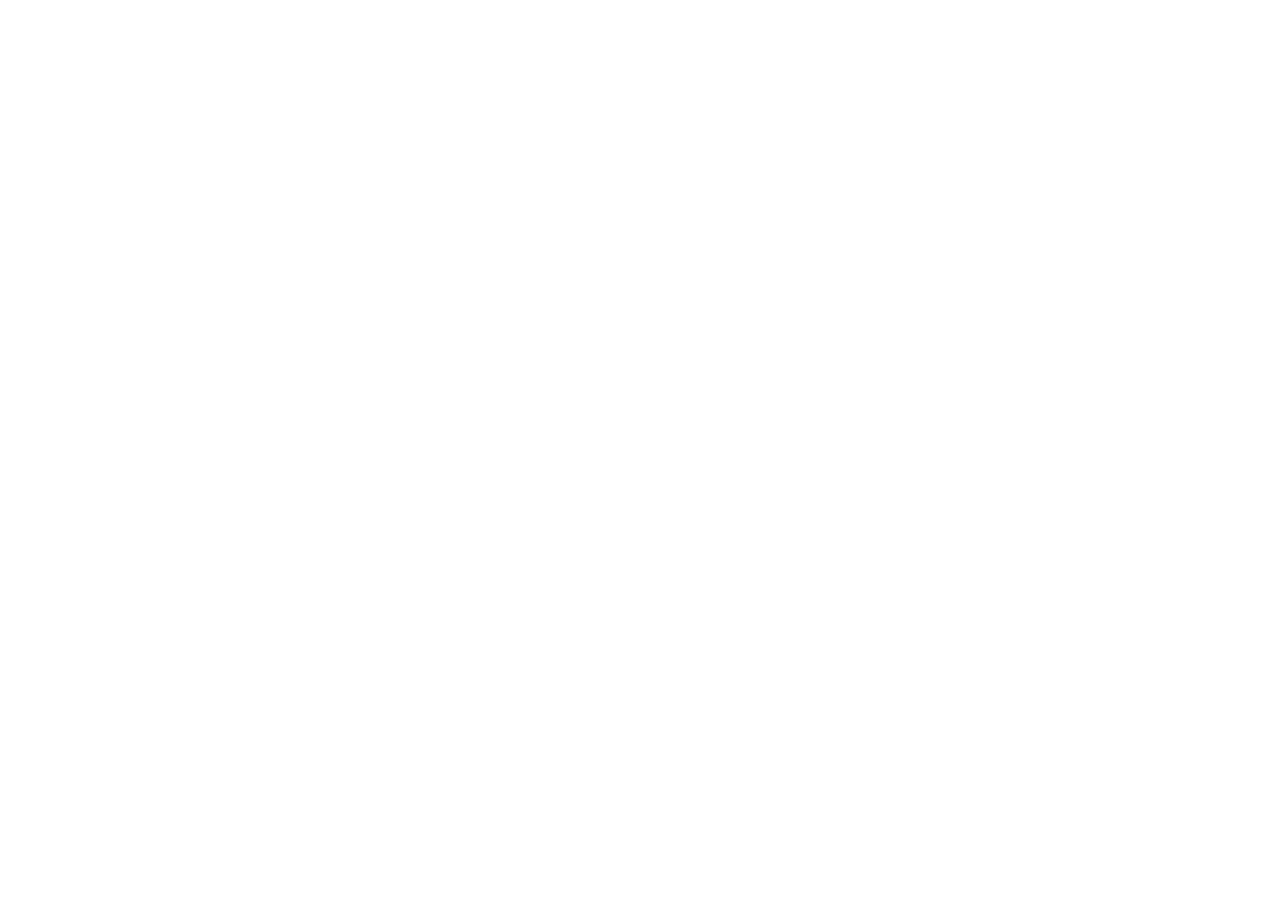
==== index.html @ 1da15f47 "iniciando proyecto" ====
<!DOCTYPE html>
<html lang="en">
<head>
    <meta charset="UTF-8">
    <meta http-equiv="X-UA-Compatible" content="IE=edge">
    <meta name="viewport" content="width=device-width, initial-scale=1.0">
    <title>GuitarLA</title>
    <link rel="stylesheet" href="css/normalize.css">
    <link rel="preconnect" href="https://fonts.googleapis.com">
    <link rel="preconnect" href="https://fonts.gstatic.com" crossorigin>
    <link href="https://fonts.googleapis.com/css2?family=Outfit:wght@400;700;900&display=swap" rel="stylesheet"> 
    <link rel="stylesheet" href="css/app.css">
</head>
<body>

</body>
</html>
---- css/app.css ----
:root {
    --primary: #e99401;
    --negro: #262626;
    --blanco: #FFF;
    --fuente-principal: 'Outfit', sans-serif;
}
html {
    font-size: 62.5%;
    box-sizing: border-box;
}
*, *:before, *:after {
    box-sizing: inherit;
}
body {
    font-size: 2rem;
    font-family: var(--fuente-principal);
    line-height: 1.5;
}
img {
    max-width: 100%;
}
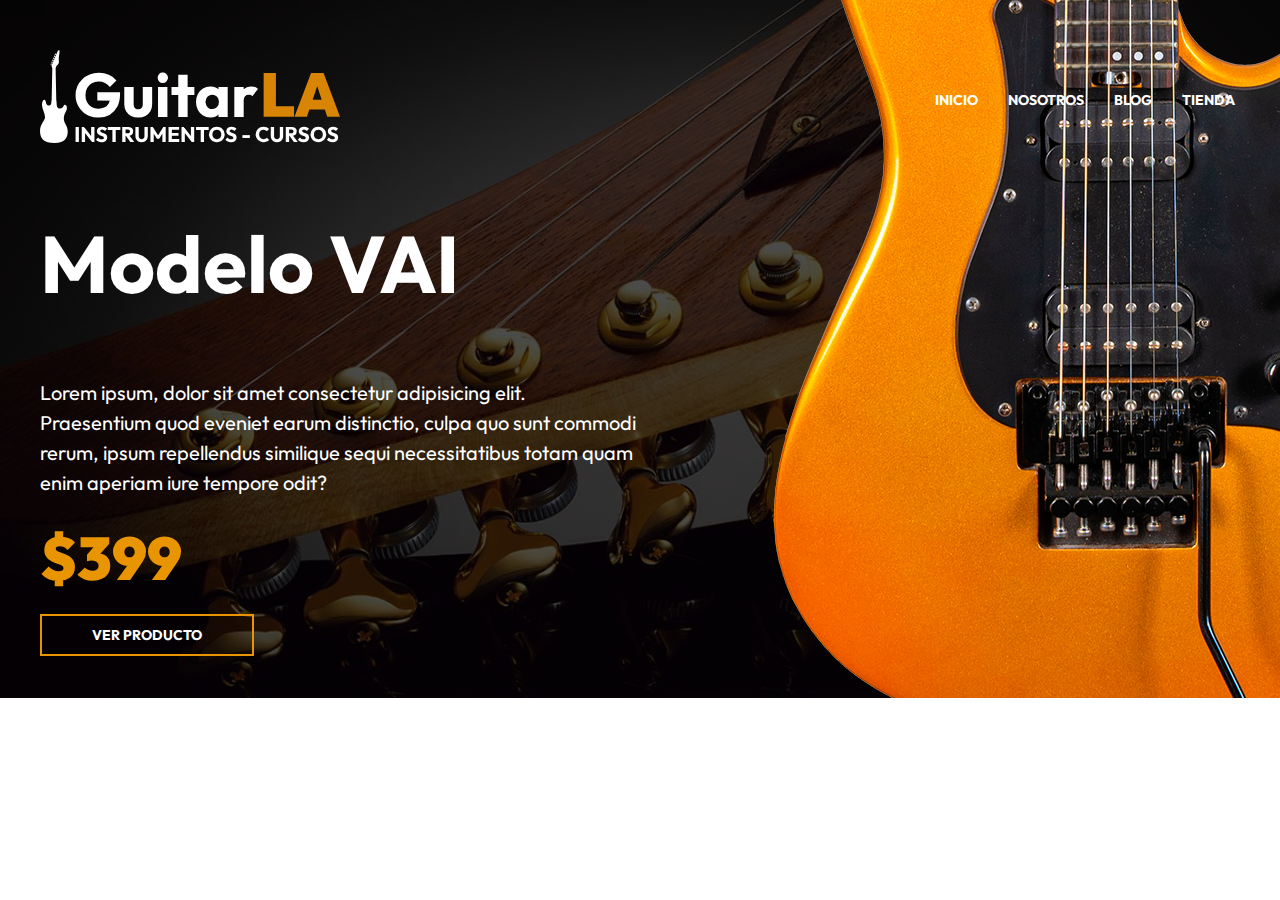
==== commit 02b11c65: "terminando header con animacion" ====
--- a/index.html
+++ b/index.html
@@ -1,17 +1,53 @@
 <!DOCTYPE html>
 <html lang="en">
 <head>
+    <!-- -- META -- -->
     <meta charset="UTF-8">
     <meta http-equiv="X-UA-Compatible" content="IE=edge">
     <meta name="viewport" content="width=device-width, initial-scale=1.0">
+
+    <!-- -- TITULO -- -->
     <title>GuitarLA</title>
+
+    <!-- -- STYLESHEET -- -->
     <link rel="stylesheet" href="css/normalize.css">
+    <link rel="stylesheet" href="css/app.css">
+
+    <!-- -- FONTS -- -->
     <link rel="preconnect" href="https://fonts.googleapis.com">
     <link rel="preconnect" href="https://fonts.gstatic.com" crossorigin>
     <link href="https://fonts.googleapis.com/css2?family=Outfit:wght@400;700;900&display=swap" rel="stylesheet"> 
-    <link rel="stylesheet" href="css/app.css">
+    
 </head>
 <body>
+    <header class="header">
+        <div class="header__contenedor">
+            <div class="header__barra">
+                <a href="/" class="">
+                    <img src="img/logo.svg" alt="imagen logo" class="header__logo">
+                </a>
+
+                <nav class="navegacion">
+                    <a href="index.html" class="navegacion__enlace">Inicio</a>
+                    <a href="nosotros.html" class="navegacion__enlace">Nosotros</a>
+                    <a href="blog.html" class="navegacion__enlace">Blog</a>
+                    <a href="tienda.html" class="navegacion__enlace">Tienda</a>
+                </nav>
+            </div> <!-- .header__barra -->
+
+
+            <div class="modelo">
+                <h1 class="modelo__nombre">Modelo VAI</h1>
+
+                <p class="modelo__descripcion">Lorem ipsum, dolor sit amet consectetur adipisicing elit. Praesentium quod eveniet earum distinctio, culpa quo sunt commodi rerum, ipsum repellendus similique sequi necessitatibus totam quam enim aperiam iure tempore odit?</p>
+
+                <p class="modelo__precio">$399</p>
+                <a href="producto.html" class="modelo__enlace">Ver Producto</a>
+            </div>
+        </div> <!-- .header__contenedor -->
+
+        <img src="img/header_guitarra.png" alt="imagen guitarra" class="header__guitarra">
+    </header>
 
 </body>
 </html>--- a/css/app.css
+++ b/css/app.css
@@ -4,6 +4,7 @@
     --blanco: #FFF;
     --fuente-principal: 'Outfit', sans-serif;
 }
+
 html {
     font-size: 62.5%;
     box-sizing: border-box;
@@ -19,3 +20,142 @@
 img {
     max-width: 100%;
 }
+
+[class$="__contenedor"] {
+    max-width: 120rem;
+    margin: 0 auto;
+    width: 95%;
+}
+
+
+/* -- HEADER -- */
+.header {
+    background-image: linear-gradient(to right, rgb(0 0 0 / .7), rgb(0 0 0 / .7)), url(../img/header.jpg);
+    background-size: cover;
+    background-position: 50%;
+    padding: 5rem 0;
+    position: relative;
+}
+
+.header__guitarra {
+    display: none;
+}
+
+@media (min-width: 992px) {
+    .header__guitarra {
+        display: block;
+        position: absolute;
+        right: 0;
+        bottom: 0;
+
+        animation-name: mostrarImagen;
+        animation-duration: 1s;
+        animation-timing-function: ease-in-out;
+        animation-delay: 0;
+    }
+}
+
+@keyframes mostrarImagen {
+    0% {
+        opacity: 0;
+        transform: translateX(-10rem);
+    }
+
+    50% {
+        opacity: 0;
+    }
+
+    100% {
+        opacity: 1;
+        transform: translateX(0rem);
+    }
+}
+
+.header__barra {
+    display: flex;
+    flex-direction: column;
+    align-items: center;
+}
+
+@media (min-width: 768px) {
+    .header__barra {
+        flex-direction: row;
+        justify-content: space-between;
+    }
+}
+
+.header__logo {
+    width: 30rem;
+}
+
+.navegacion {
+    display: flex;
+    gap: 2rem;
+    margin-top: 5rem;
+    position: relative;
+    z-index: 1;
+}
+
+@media (min-width: 768px) {
+    .navegacion {
+        margin-top: 0;
+    }
+}
+
+.navegacion__enlace {
+    color: var(--blanco);
+    text-decoration: none;
+    text-transform: uppercase;
+    padding: .5rem;
+    font-size: 1.4rem;
+    font-weight: 700;
+    transition: background-color 300ms ;
+}
+
+.navegacion__enlace:hover {
+    background-color: var(--primary);
+}
+
+.modelo {
+    color: var(--blanco);
+    margin-top: 5rem;
+    text-align: center;
+}
+
+@media (min-width: 768px) {
+    .modelo {
+        text-align: left;
+        width: 50%;
+    }
+}
+
+.modelo__nombre {
+    font-size: 8rem;
+}
+
+.modelo__descripcion {
+
+}
+
+.modelo__precio {
+    font-size: 6rem;
+    color: var(--primary);
+    font-weight: 900;
+    line-height: 0;
+}
+
+.modelo__enlace {
+    margin-top: 2rem;
+    text-decoration: none;
+    padding: 1rem 5rem;
+    border: 2px solid var(--primary);
+    color: var(--blanco);
+    text-transform: uppercase;
+    font-weight: 700;
+    font-size: 1.4rem;
+    transition: background-color .3s;
+}
+
+.modelo__enlace:hover {
+    background-color: var(--primary);
+}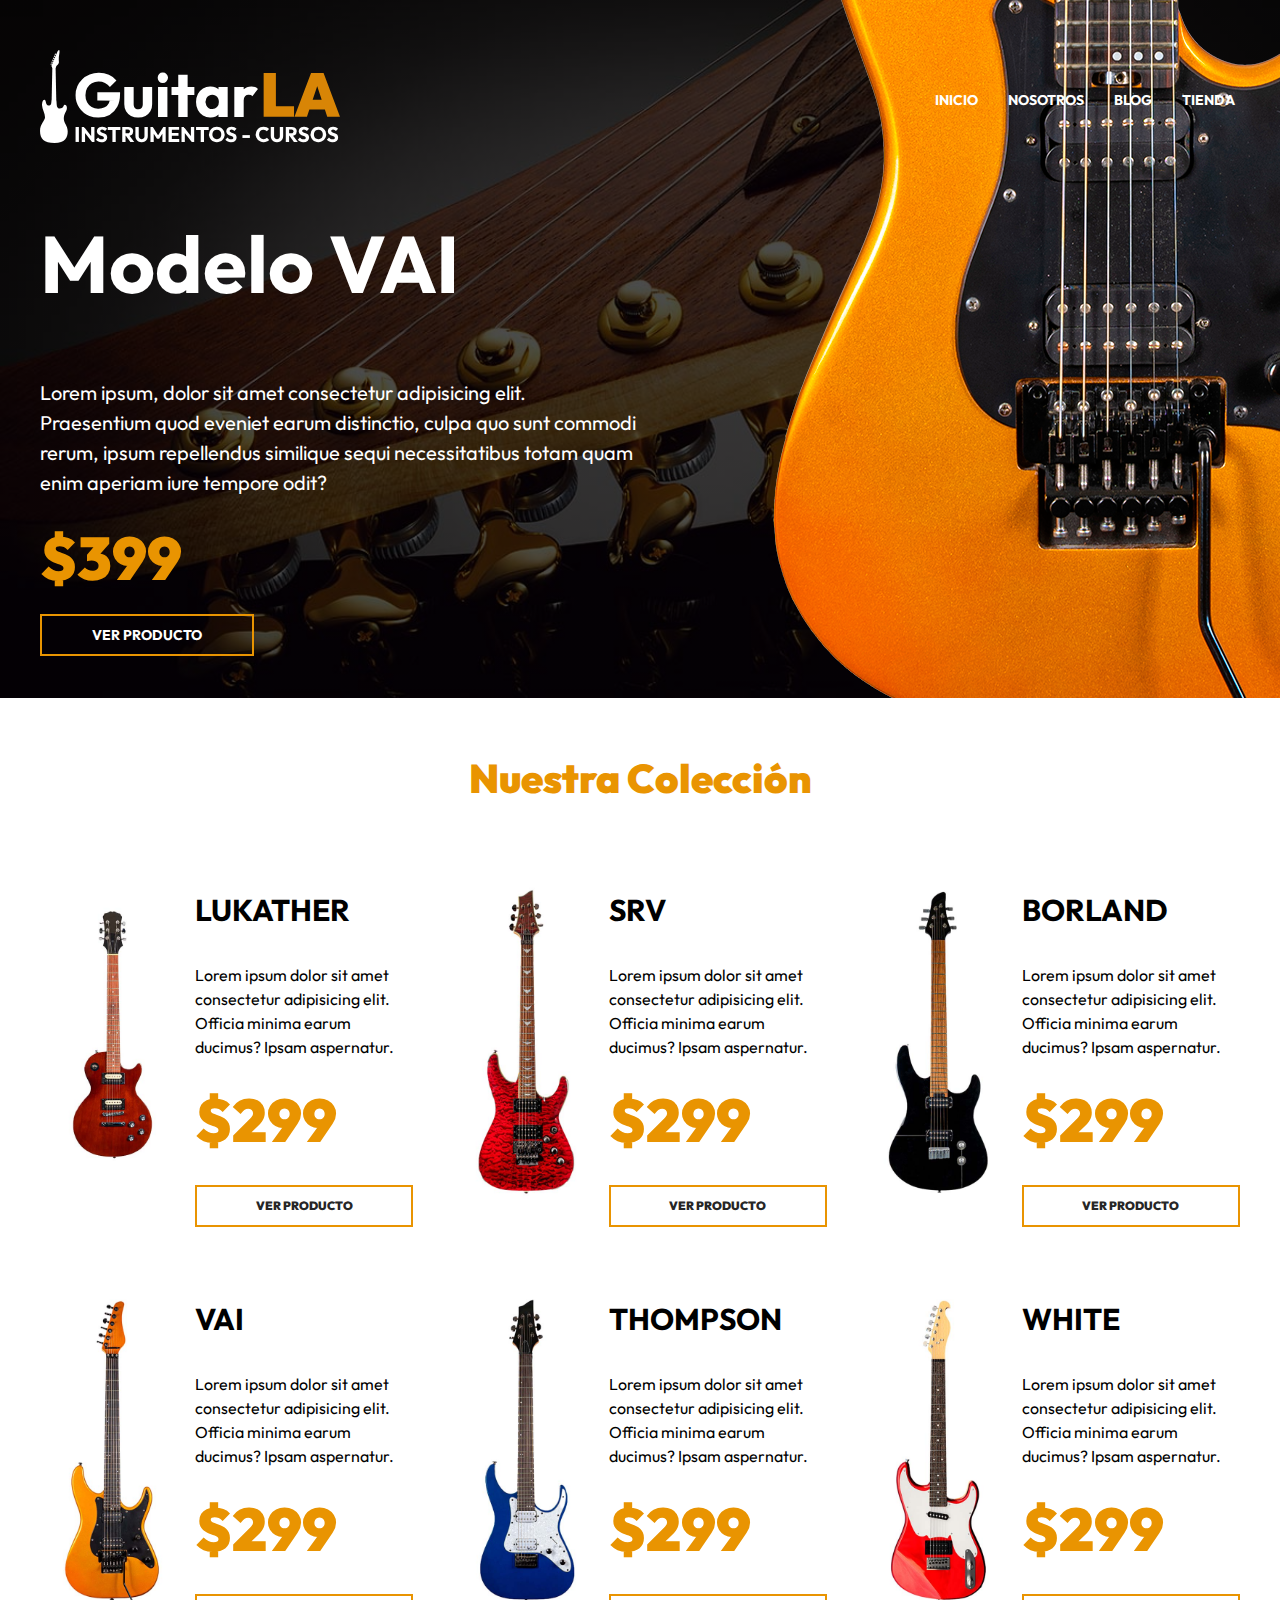
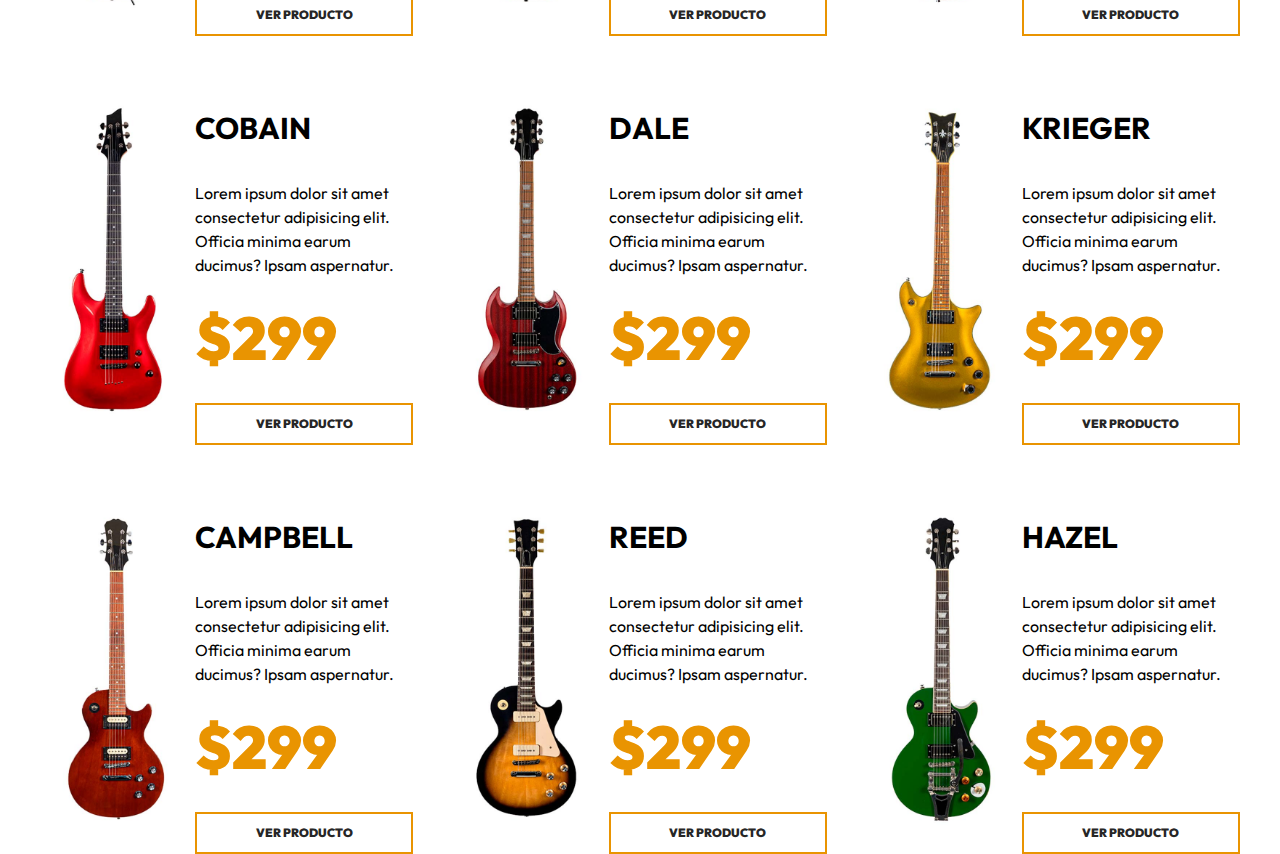
==== commit 059bbce0: "terminando seccion listado productos" ====
--- a/index.html
+++ b/index.html
@@ -49,5 +49,159 @@
         <img src="img/header_guitarra.png" alt="imagen guitarra" class="header__guitarra">
     </header>
 
+
+    <main class="productos productos__contenedor">
+        <h2 class="productos__heading">
+            Nuestra Colección
+        </h2>
+
+        <div class="productos__grid">
+
+            <div class="producto">
+                <img src="./img/guitarra_01.jpg" alt="imagen guitarra" class="producto__imagen">
+
+                <div class="producto__contenido">
+                    <h3 class="producto__nombre">Lukather</h3>
+                    <p class="producto__descripcion">Lorem ipsum dolor sit amet consectetur adipisicing elit. Officia minima earum ducimus? Ipsam aspernatur.</p>
+                    <p class="producto__precio">$299</p>
+                    <a href="producto.html" class="producto__enlace">Ver Producto</a>
+                </div>
+            </div> <!-- -- .producto1 -- -->
+
+
+            <div class="producto">
+                <img src="./img/guitarra_02.jpg" alt="imagen guitarra" class="producto__imagen">
+
+                <div class="producto__contenido">
+                    <h3 class="producto__nombre">SRV</h3>
+                    <p class="producto__descripcion">Lorem ipsum dolor sit amet consectetur adipisicing elit. Officia minima earum ducimus? Ipsam aspernatur.</p>
+                    <p class="producto__precio">$299</p>
+                    <a href="producto.html" class="producto__enlace">Ver Producto</a>
+                </div>
+            </div> <!-- -- .producto2 -- -->
+
+
+            <div class="producto">
+                <img src="./img/guitarra_03.jpg" alt="imagen guitarra" class="producto__imagen">
+
+                <div class="producto__contenido">
+                    <h3 class="producto__nombre">Borland</h3>
+                    <p class="producto__descripcion">Lorem ipsum dolor sit amet consectetur adipisicing elit. Officia minima earum ducimus? Ipsam aspernatur.</p>
+                    <p class="producto__precio">$299</p>
+                    <a href="producto.html" class="producto__enlace">Ver Producto</a>
+                </div>
+            </div> <!-- -- .producto3 -- -->
+
+
+            <div class="producto">
+                <img src="./img/guitarra_04.jpg" alt="imagen guitarra" class="producto__imagen">
+
+                <div class="producto__contenido">
+                    <h3 class="producto__nombre">VAI</h3>
+                    <p class="producto__descripcion">Lorem ipsum dolor sit amet consectetur adipisicing elit. Officia minima earum ducimus? Ipsam aspernatur.</p>
+                    <p class="producto__precio">$299</p>
+                    <a href="producto.html" class="producto__enlace">Ver Producto</a>
+                </div>
+            </div> <!-- -- .producto4 -- -->
+
+
+            <div class="producto">
+                <img src="./img/guitarra_05.jpg" alt="imagen guitarra" class="producto__imagen">
+
+                <div class="producto__contenido">
+                    <h3 class="producto__nombre">Thompson</h3>
+                    <p class="producto__descripcion">Lorem ipsum dolor sit amet consectetur adipisicing elit. Officia minima earum ducimus? Ipsam aspernatur.</p>
+                    <p class="producto__precio">$299</p>
+                    <a href="producto.html" class="producto__enlace">Ver Producto</a>
+                </div>
+            </div> <!-- -- .producto5 -- -->
+
+            
+            <div class="producto">
+                <img src="./img/guitarra_06.jpg" alt="imagen guitarra" class="producto__imagen">
+
+                <div class="producto__contenido">
+                    <h3 class="producto__nombre">White</h3>
+                    <p class="producto__descripcion">Lorem ipsum dolor sit amet consectetur adipisicing elit. Officia minima earum ducimus? Ipsam aspernatur.</p>
+                    <p class="producto__precio">$299</p>
+                    <a href="producto.html" class="producto__enlace">Ver Producto</a>
+                </div>
+            </div> <!-- -- .producto6 -- -->
+
+
+            <div class="producto">
+                <img src="./img/guitarra_07.jpg" alt="imagen guitarra" class="producto__imagen">
+
+                <div class="producto__contenido">
+                    <h3 class="producto__nombre">Cobain</h3>
+                    <p class="producto__descripcion">Lorem ipsum dolor sit amet consectetur adipisicing elit. Officia minima earum ducimus? Ipsam aspernatur.</p>
+                    <p class="producto__precio">$299</p>
+                    <a href="producto.html" class="producto__enlace">Ver Producto</a>
+                </div>
+            </div> <!-- -- .producto7 -- -->
+
+
+            <div class="producto">
+                <img src="./img/guitarra_08.jpg" alt="imagen guitarra" class="producto__imagen">
+
+                <div class="producto__contenido">
+                    <h3 class="producto__nombre">Dale</h3>
+                    <p class="producto__descripcion">Lorem ipsum dolor sit amet consectetur adipisicing elit. Officia minima earum ducimus? Ipsam aspernatur.</p>
+                    <p class="producto__precio">$299</p>
+                    <a href="producto.html" class="producto__enlace">Ver Producto</a>
+                </div>
+            </div> <!-- -- .producto8 -- -->
+
+
+            <div class="producto">
+                <img src="./img/guitarra_09.jpg" alt="imagen guitarra" class="producto__imagen">
+
+                <div class="producto__contenido">
+                    <h3 class="producto__nombre">Krieger</h3>
+                    <p class="producto__descripcion">Lorem ipsum dolor sit amet consectetur adipisicing elit. Officia minima earum ducimus? Ipsam aspernatur.</p>
+                    <p class="producto__precio">$299</p>
+                    <a href="producto.html" class="producto__enlace">Ver Producto</a>
+                </div>
+            </div> <!-- -- .producto9 -- -->
+
+
+            <div class="producto">
+                <img src="./img/guitarra_10.jpg" alt="imagen guitarra" class="producto__imagen">
+
+                <div class="producto__contenido">
+                    <h3 class="producto__nombre">Campbell</h3>
+                    <p class="producto__descripcion">Lorem ipsum dolor sit amet consectetur adipisicing elit. Officia minima earum ducimus? Ipsam aspernatur.</p>
+                    <p class="producto__precio">$299</p>
+                    <a href="producto.html" class="producto__enlace">Ver Producto</a>
+                </div>
+            </div> <!-- -- .producto10 -- -->
+
+
+            <div class="producto">
+                <img src="./img/guitarra_11.jpg" alt="imagen guitarra" class="producto__imagen">
+
+                <div class="producto__contenido">
+                    <h3 class="producto__nombre">Reed</h3>
+                    <p class="producto__descripcion">Lorem ipsum dolor sit amet consectetur adipisicing elit. Officia minima earum ducimus? Ipsam aspernatur.</p>
+                    <p class="producto__precio">$299</p>
+                    <a href="producto.html" class="producto__enlace">Ver Producto</a>
+                </div>
+            </div> <!-- -- .producto11 -- -->
+
+
+            <div class="producto">
+                <img src="./img/guitarra_12.jpg" alt="imagen guitarra" class="producto__imagen">
+
+                <div class="producto__contenido">
+                    <h3 class="producto__nombre">Hazel</h3>
+                    <p class="producto__descripcion">Lorem ipsum dolor sit amet consectetur adipisicing elit. Officia minima earum ducimus? Ipsam aspernatur.</p>
+                    <p class="producto__precio">$299</p>
+                    <a href="producto.html" class="producto__enlace">Ver Producto</a>
+                </div>
+            </div> <!-- -- .producto12 -- -->
+
+        </div> <!-- .grid -->
+    </main>
+
 </body>
 </html>--- a/css/app.css
+++ b/css/app.css
@@ -25,6 +25,14 @@
     max-width: 120rem;
     margin: 0 auto;
     width: 95%;
+}
+
+[class$="__heading"] {
+    font-size: 4rem;
+    text-align: center;
+    font-weight: 900;
+    color: var(--primary);
+    margin: 5rem 0;
 }
 
 
@@ -133,10 +141,6 @@
     font-size: 8rem;
 }
 
-.modelo__descripcion {
-
-}
-
 .modelo__precio {
     font-size: 6rem;
     color: var(--primary);
@@ -158,4 +162,68 @@
 
 .modelo__enlace:hover {
     background-color: var(--primary);
-}+}
+
+/* FINAL HEADER */
+
+
+/* PRODUCTOS */
+
+.productos__grid {
+    display: grid;
+    gap: 4rem;
+}
+
+@media (min-width: 768px) {
+    .productos__grid {
+        grid-template-columns: repeat(2, 1fr);
+    }
+}
+
+@media (min-width: 1200px) {
+    .productos__grid {
+        grid-template-columns: repeat(3, 1fr);
+    }
+}
+
+.producto {
+    display: grid;
+    grid-template-columns: 2fr 3fr;
+    column-gap: 1rem;
+    align-items: center;
+}
+
+.producto__nombre {
+    font-size: 3rem;
+    text-transform: uppercase;
+}
+
+.producto__descripcion {    
+    font-size: 1.6rem;
+}
+
+.producto__precio {
+    color: var(--primary);
+    font-size: 6rem;
+    font-weight: 900;
+    margin: 0;
+}
+
+.producto__enlace {
+    margin-top: 2rem;
+    display: block;
+    text-decoration: none;
+    color: var(--negro);
+    padding: 1rem 5rem;
+    border: 2px solid var(--primary);
+    text-align: center;
+    font-size: 1.2rem;
+    font-weight: 900;
+    text-transform: uppercase;
+    transition: background-color .3s;
+}
+.producto__enlace:hover {
+    background-color: var(--primary);
+    color: var(--blanco);
+}
+
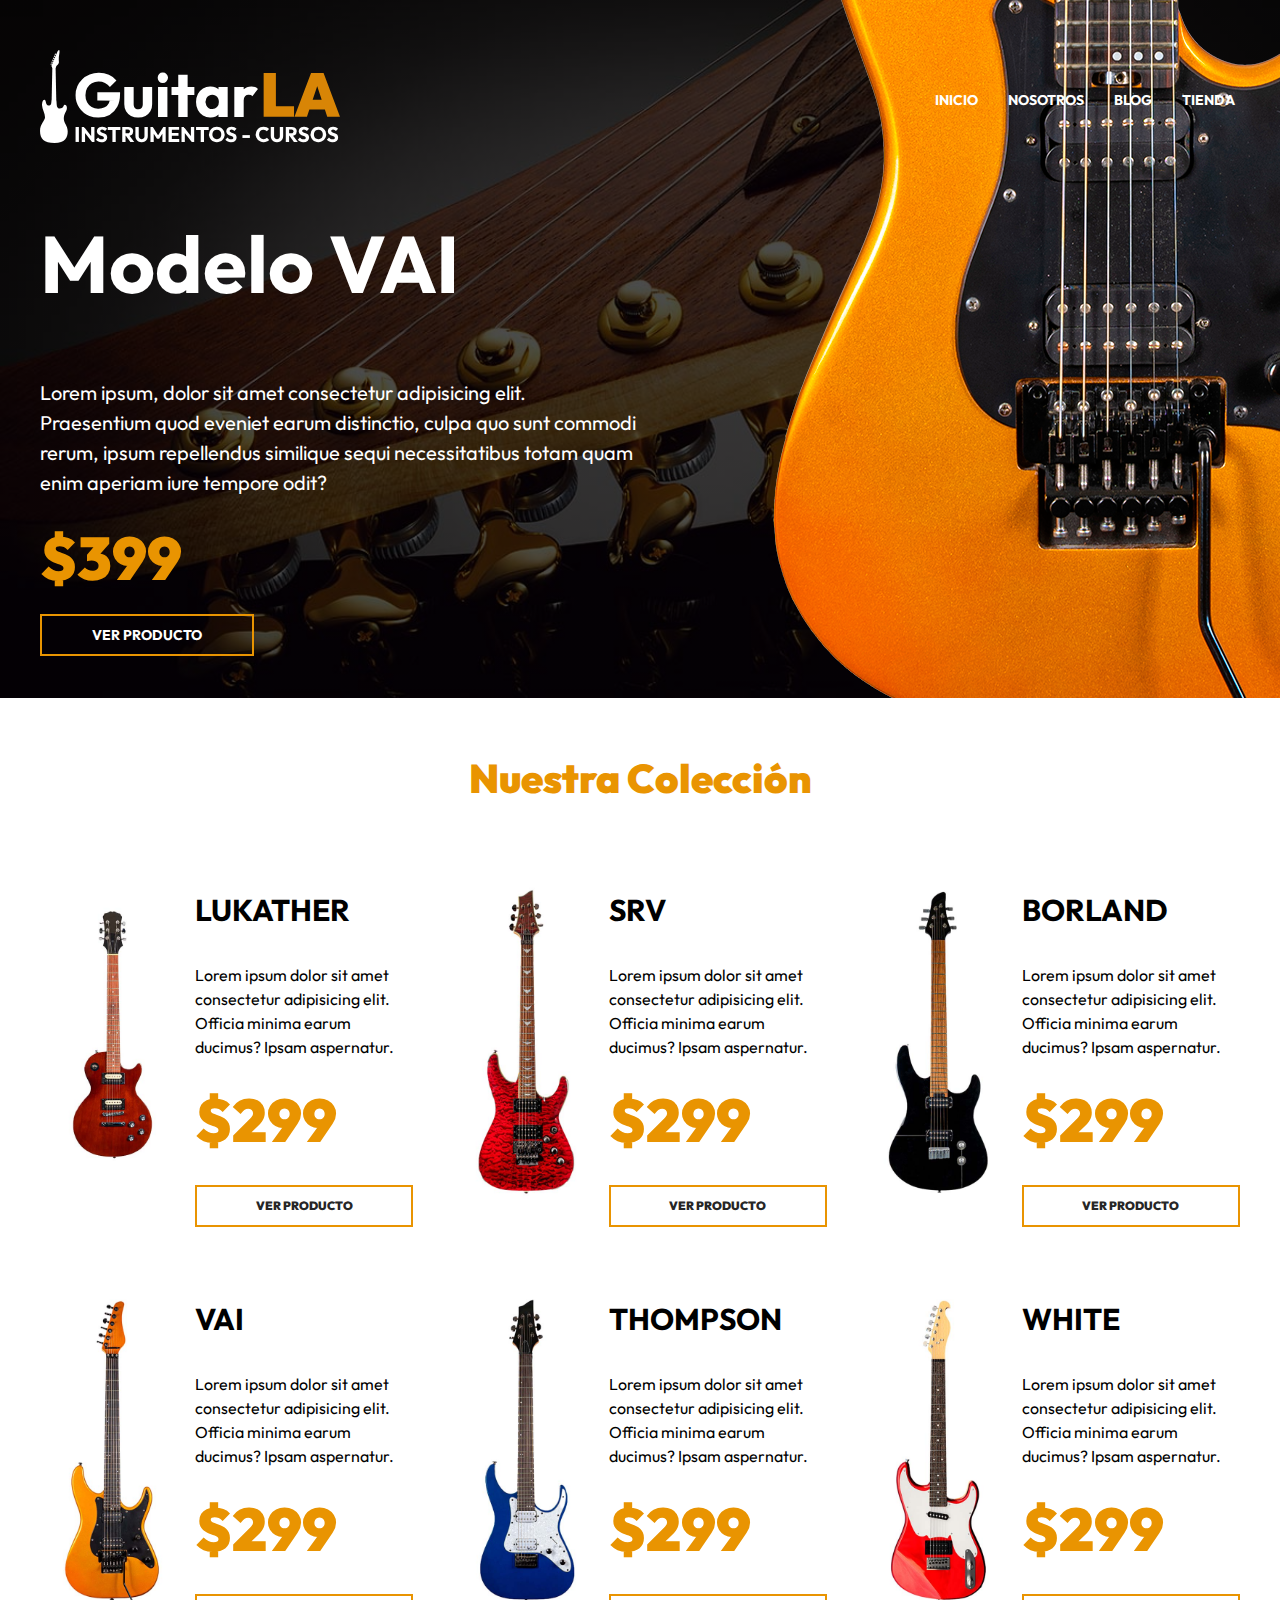
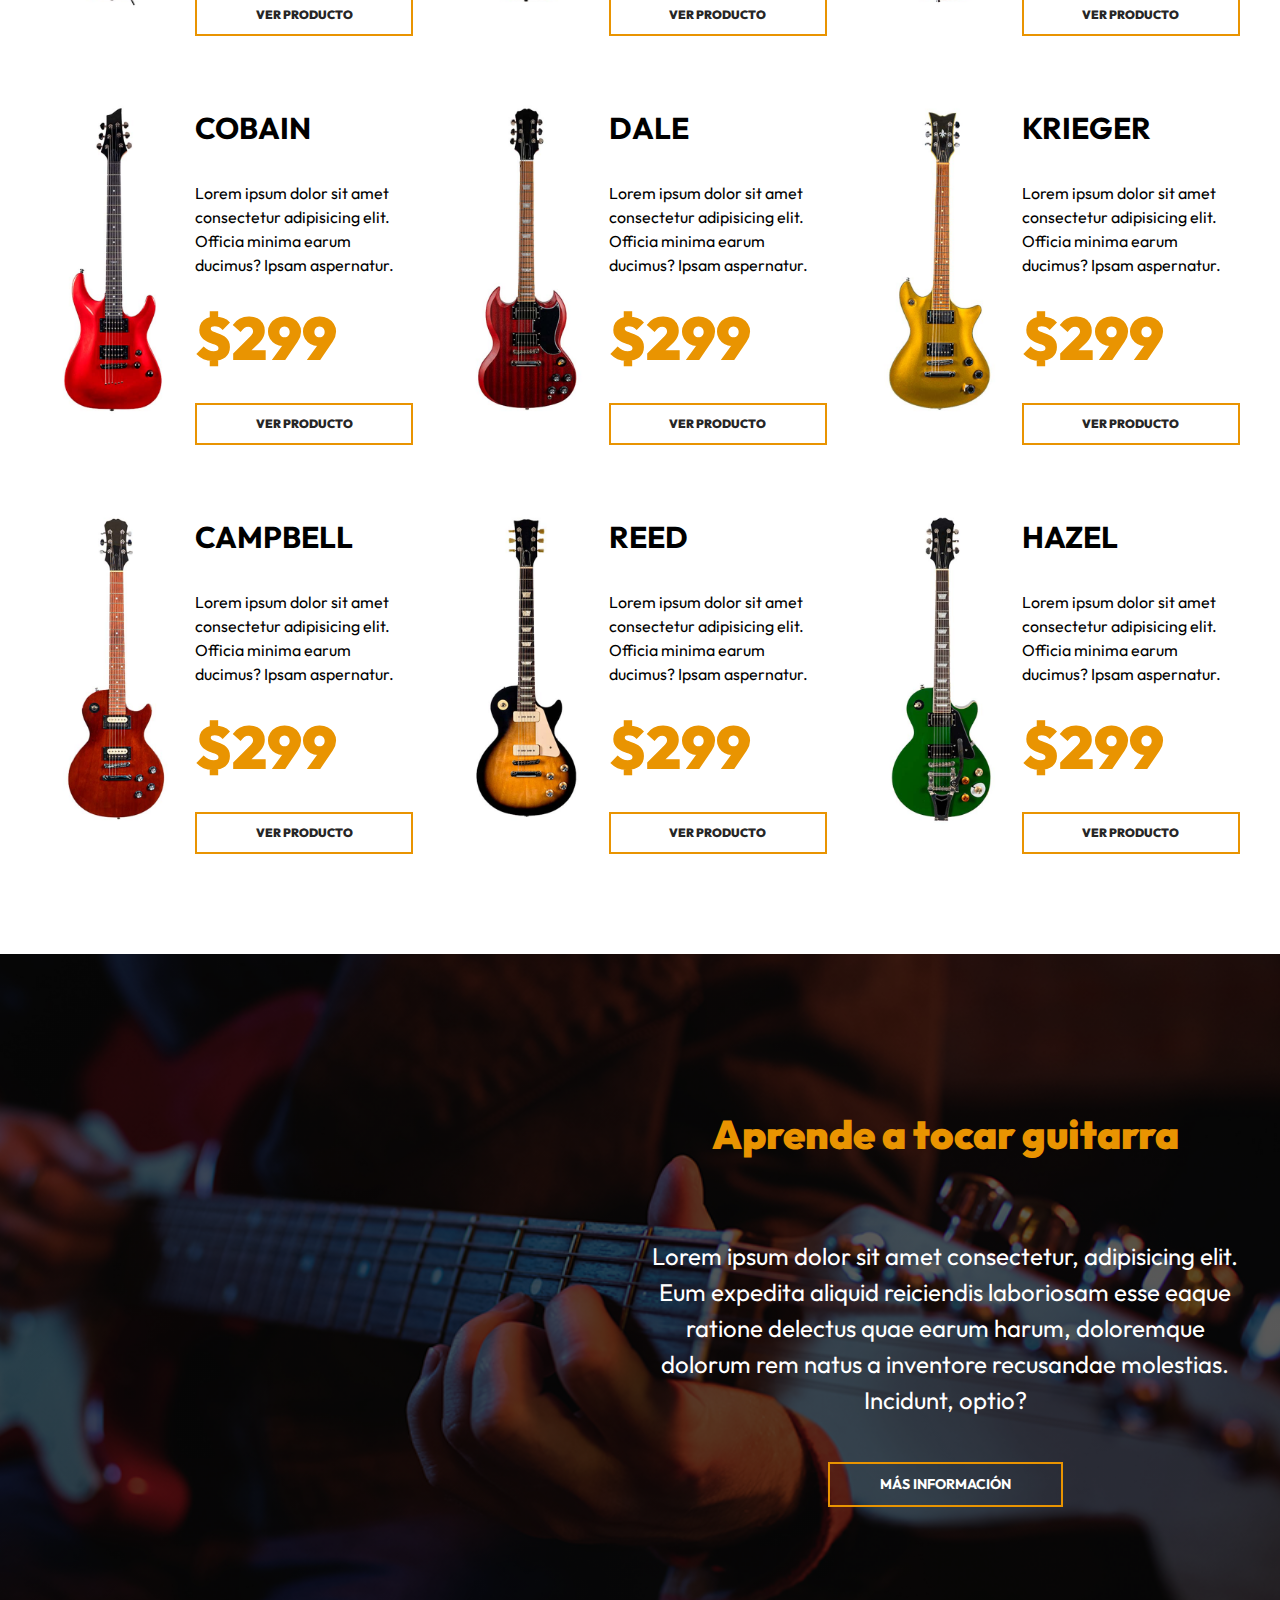
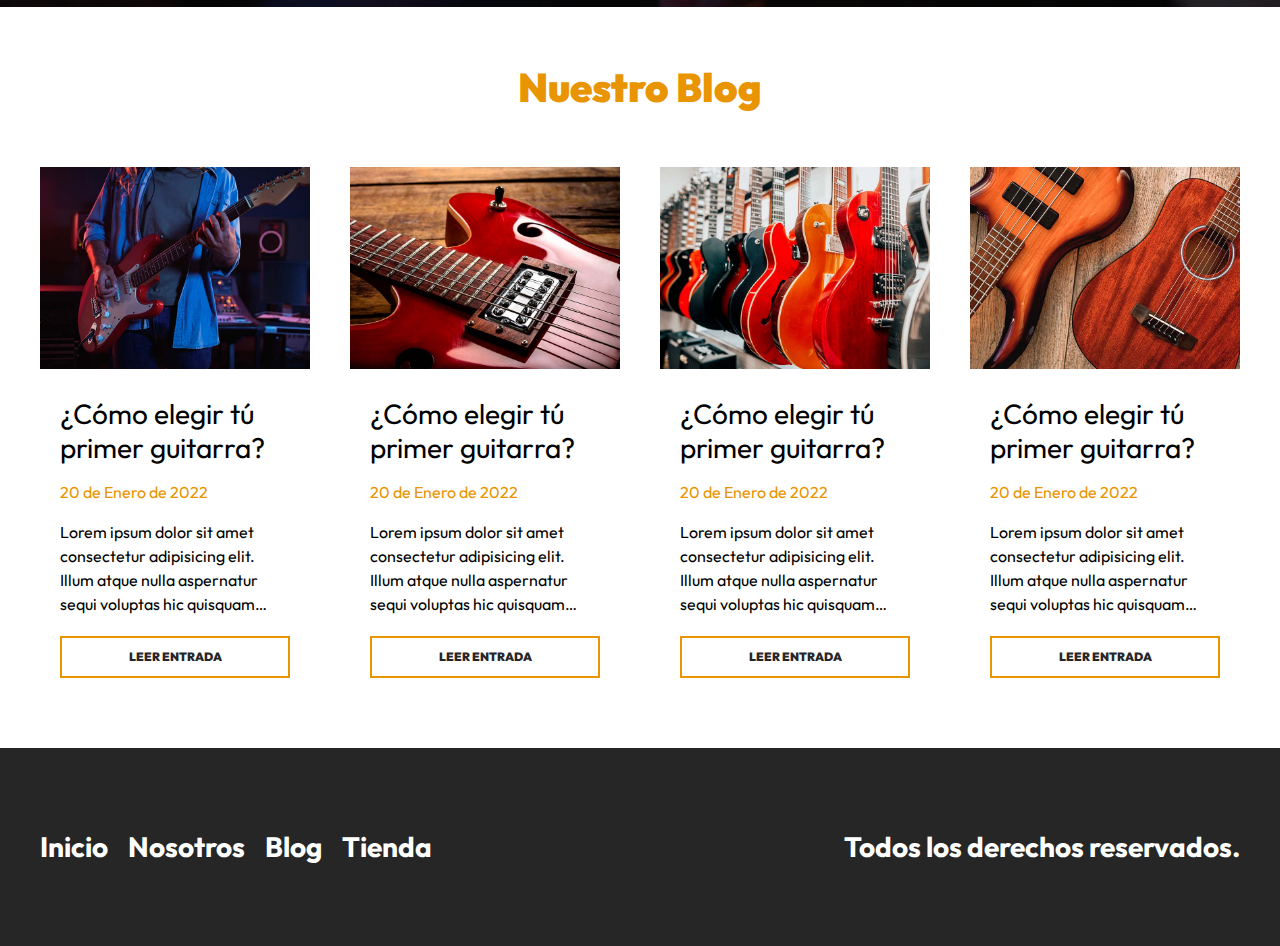
==== commit 703b1c9a: "terminando pagina principal" ====
--- a/index.html
+++ b/index.html
@@ -203,5 +203,106 @@
         </div> <!-- .grid -->
     </main>
 
+
+    <section class="cursos">
+        <div class="cursos__contenedor cursos__grid">
+            <div class="cursos__contenido">
+                <h2 class="cursos__heading">
+                    Aprende a tocar guitarra
+                </h2>
+
+                <p class="cursos__texto">Lorem ipsum dolor sit amet consectetur, adipisicing elit. Eum expedita aliquid reiciendis laboriosam esse eaque ratione delectus quae earum harum, doloremque dolorum rem natus a inventore recusandae molestias. Incidunt, optio?</p>
+
+                <a href="#" class="cursos__enlace">Más información</a>
+            </div>
+        </div>
+    </section>
+
+
+
+    <section class="blog">
+        <h2 class="blog__heading">Nuestro Blog</h2>
+        <div class="blog__contenedor blog__grid">
+
+
+            <article class="entrada">
+                <img src="img/blog_1.jpg" alt="imagen blog" class="entrada__imagen">
+
+                <div class="entrada__contenido">
+                    <h3 class="entrada__titulo">
+                        ¿Cómo elegir tú primer guitarra?
+                    </h3>
+                    <p class="entrada__fecha">20 de Enero de 2022</p>
+                    <p class="entrada__texto">Lorem ipsum dolor sit amet consectetur adipisicing elit. Illum atque nulla aspernatur sequi voluptas hic quisquam distinctio ducimus, consectetur commodi et neque dolorem beatae modi maiores nobis, necessitatibus tenetur eveniet?</p>
+
+                    <a href="entrada.html" class="entrada__enlace">Leer entrada</a>
+                </div>
+            </article><!-- .article -->
+
+
+
+            <article class="entrada">
+                <img src="img/blog_2.jpg" alt="imagen blog" class="entrada__imagen">
+
+                <div class="entrada__contenido">
+                    <h3 class="entrada__titulo">
+                        ¿Cómo elegir tú primer guitarra?
+                    </h3>
+                    <p class="entrada__fecha">20 de Enero de 2022</p>
+                    <p class="entrada__texto">Lorem ipsum dolor sit amet consectetur adipisicing elit. Illum atque nulla aspernatur sequi voluptas hic quisquam distinctio ducimus, consectetur commodi et neque dolorem beatae modi maiores nobis, necessitatibus tenetur eveniet?</p>
+
+                    <a href="entrada.html" class="entrada__enlace">Leer entrada</a>
+                </div>
+            </article><!-- .article -->
+
+
+
+            <article class="entrada">
+                <img src="img/blog_3.jpg" alt="imagen blog" class="entrada__imagen">
+
+                <div class="entrada__contenido">
+                    <h3 class="entrada__titulo">
+                        ¿Cómo elegir tú primer guitarra?
+                    </h3>
+                    <p class="entrada__fecha">20 de Enero de 2022</p>
+                    <p class="entrada__texto">Lorem ipsum dolor sit amet consectetur adipisicing elit. Illum atque nulla aspernatur sequi voluptas hic quisquam distinctio ducimus, consectetur commodi et neque dolorem beatae modi maiores nobis, necessitatibus tenetur eveniet?</p>
+
+                    <a href="entrada.html" class="entrada__enlace">Leer entrada</a>
+                </div>
+            </article><!-- .article -->
+
+
+
+            <article class="entrada">
+                <img src="img/blog_4.jpg" alt="imagen blog" class="entrada__imagen">
+
+                <div class="entrada__contenido">
+                    <h3 class="entrada__titulo">
+                        ¿Cómo elegir tú primer guitarra?
+                    </h3>
+                    <p class="entrada__fecha">20 de Enero de 2022</p>
+                    <p class="entrada__texto">Lorem ipsum dolor sit amet consectetur adipisicing elit. Illum atque nulla aspernatur sequi voluptas hic quisquam distinctio ducimus, consectetur commodi et neque dolorem beatae modi maiores nobis, necessitatibus tenetur eveniet?</p>
+
+                    <a href="entrada.html" class="entrada__enlace">Leer entrada</a>
+                </div>
+            </article><!-- .article -->
+        </div>
+    </section>
+
+
+    <footer class="footer">
+        <div class="footer__contenedor footer__contenido">
+            
+            <nav class="footer__nav">
+                <a href="index.html" class="footer__enlace">Inicio</a>
+                <a href="nosotros.html" class="footer__enlace">Nosotros</a>
+                <a href="blog.html" class="footer__enlace">Blog</a>
+                <a href="tienda.html" class="footer__enlace">Tienda</a>
+            </nav>
+
+            <p class="footer__copyright">Todos los derechos reservados.</p>
+    
+        </div>
+    </footer>
 </body>
 </html>--- a/css/app.css
+++ b/css/app.css
@@ -21,13 +21,13 @@
     max-width: 100%;
 }
 
-[class$="__contenedor"] {
+[class*="__contenedor"] {
     max-width: 120rem;
     margin: 0 auto;
     width: 95%;
 }
 
-[class$="__heading"] {
+[class*="__heading"] {
     font-size: 4rem;
     text-align: center;
     font-weight: 900;
@@ -227,3 +227,162 @@
     color: var(--blanco);
 }
 
+/* CURSOS */
+.cursos {
+    background-image: linear-gradient(to right, rgb(0 0 0 / .65), rgb(0 0 0 / .65)), url(../img/cursos_bg.jpg);
+    padding: 10rem 0;
+    margin-top: 10rem;
+    background-size: cover;
+    background-position: 50%;
+}
+
+@media (min-width: 768px) {
+    .cursos__grid {
+        display: grid;
+        grid-template-columns: repeat(2, 1fr);
+        column-gap: 2rem;
+    }
+}
+
+.cursos__contenido {
+    display: flex;
+    flex-direction: column;
+    align-items: center;
+}
+
+@media (min-width: 768px) {
+    .cursos__contenido {
+        grid-column: 2/3;
+    }
+}
+
+.cursos__texto {
+    color: var(--blanco);
+    text-align: center;
+    font-size: 2.4rem;
+}
+
+.cursos__enlace {
+    color: var(--blanco);
+    margin-top: 2rem;
+    display: block;
+    border: 2px solid var(--primary);
+    text-decoration: none;
+    padding: 1rem 5rem;
+    text-transform: uppercase;
+    font-size: 1.4rem;
+    font-weight: 700;
+    transition: background-color .3s;
+}
+
+
+.cursos__enlace:hover {
+    background-color: var(--primary);
+    color: var(--blanco);
+}
+
+/** ENTRADA */
+.blog__grid {
+    display: grid;
+    gap: 4rem;
+
+}
+
+@media (min-width: 768px) {
+    .blog__grid {
+        grid-template-columns: repeat(2, 1fr);
+    }
+}
+
+@media (min-width: 992px) {
+    .blog__grid {
+        grid-template-columns: repeat(4, 1fr);
+    }
+}
+
+.entrada__contenido {
+    padding: 2rem;
+}
+
+.entrada__titulo {
+    font-weight: 400;
+    font-size: 2.8rem;
+    margin: 0;
+    line-height: 1.2;
+}
+
+.entrada__fecha {
+    font-size: 1.6rem;
+    color: var(--primary);
+}
+
+.entrada__texto {
+    display: -webkit-box;
+    -webkit-box-orient: vertical;
+    -webkit-line-clamp: 4;
+    overflow: hidden;
+    font-size: 1.6rem;
+}
+
+.entrada__enlace {
+    margin-top: 2rem;
+    display: block;
+    text-decoration: none;
+    color: var(--negro);
+    padding: 1rem 5rem;
+    border: 2px solid var(--primary);
+    text-align: center;
+    font-size: 1.2rem;
+    font-weight: 900;
+    text-transform: uppercase;
+    transition: background-color .3s;
+}
+.entrada__enlace:hover {
+    background-color: var(--primary);
+    color: var(--blanco);
+}
+
+
+.footer {
+    margin-top: 5rem;
+    background-color: var(--negro);
+    padding: 5rem 0;
+}
+
+@media (min-width: 768px) {
+    .footer__contenido {
+        display: flex;
+        justify-content: space-between;
+    }
+}
+
+.footer__nav {
+    display: flex;
+    flex-direction: column;
+    align-items: center;
+}
+
+@media (min-width: 768px) {
+    .footer__nav {
+        flex-direction: row;
+        gap: 2rem;
+    }
+}
+
+.footer__enlace {
+    font-size: 2.8rem;
+    color: var(--blanco);
+    text-decoration: none;
+    font-weight: 700;
+    transition: color 300ms;
+}
+.footer__enlace:hover {
+    color: var(--primary);
+}
+
+.footer__copyright {
+    font-size: 2.8rem;
+    color: var(--blanco);
+    font-weight: 700;
+    text-align: center;
+}
